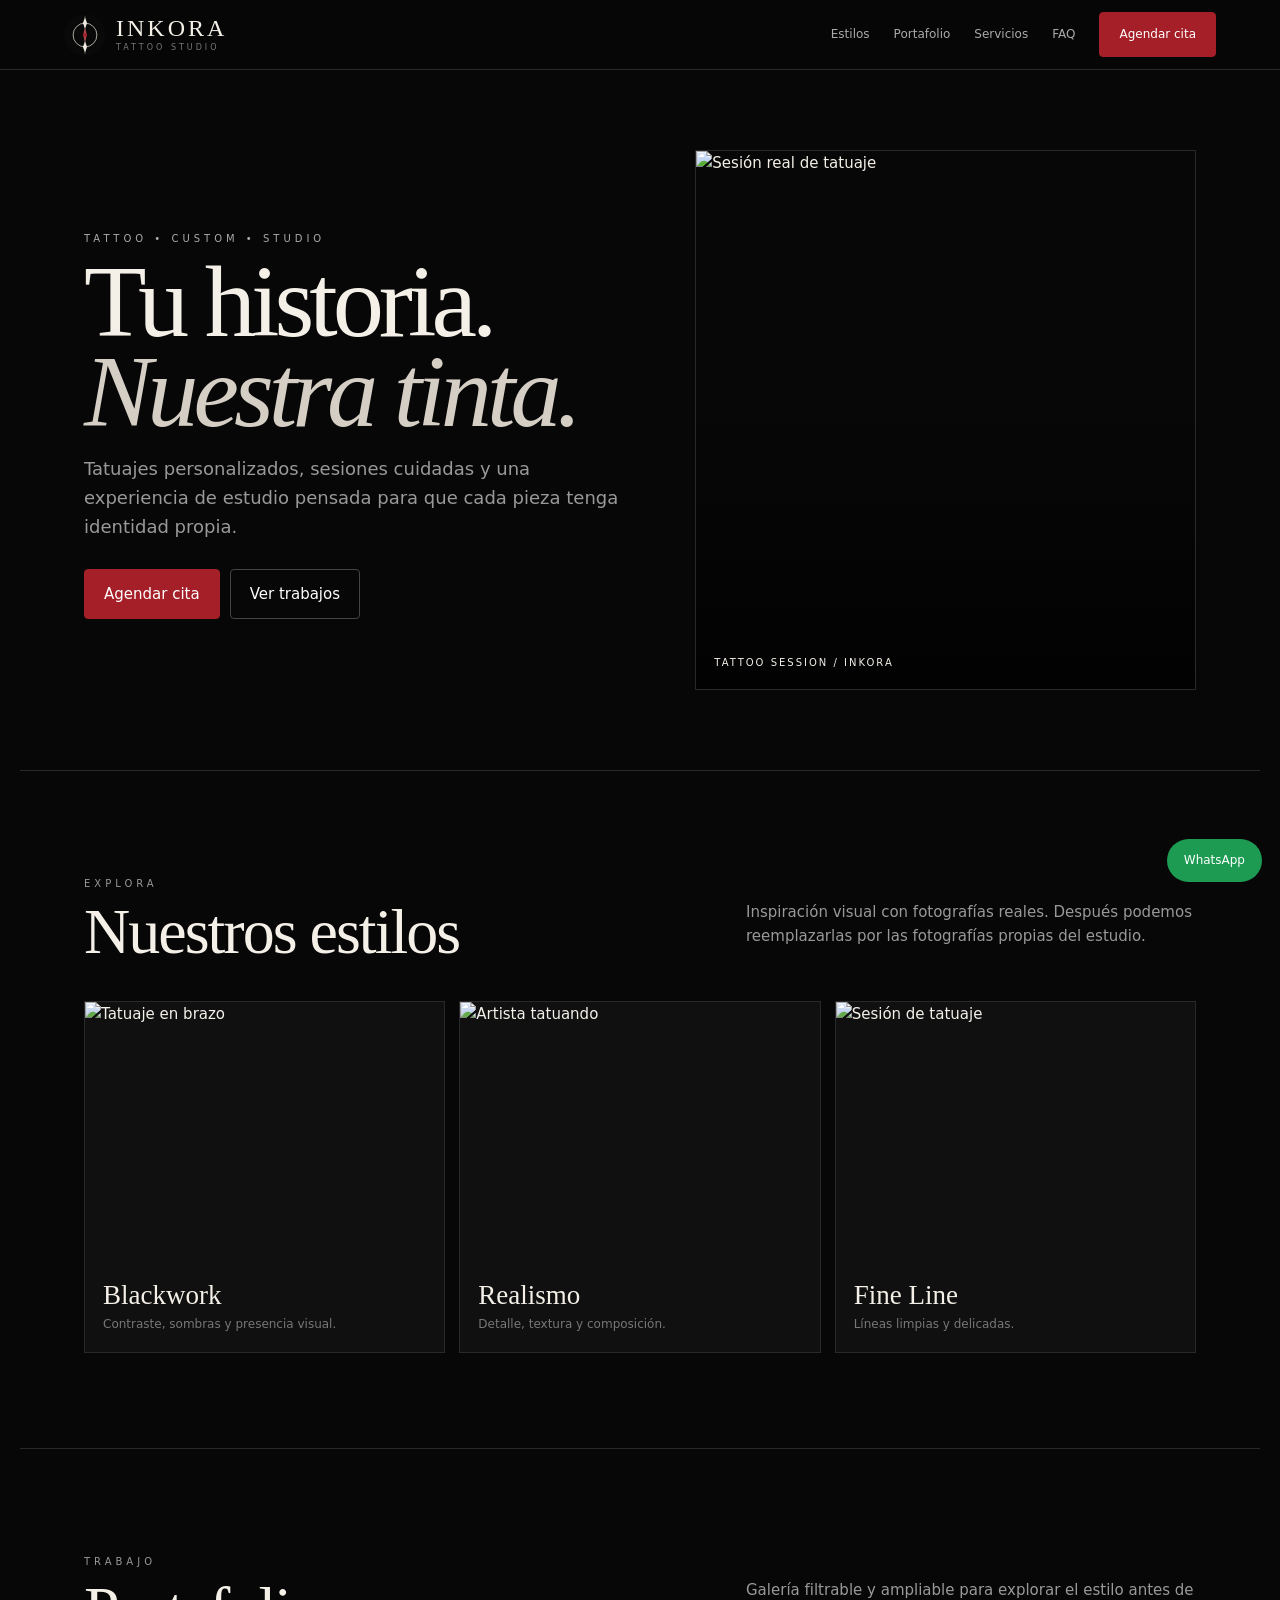
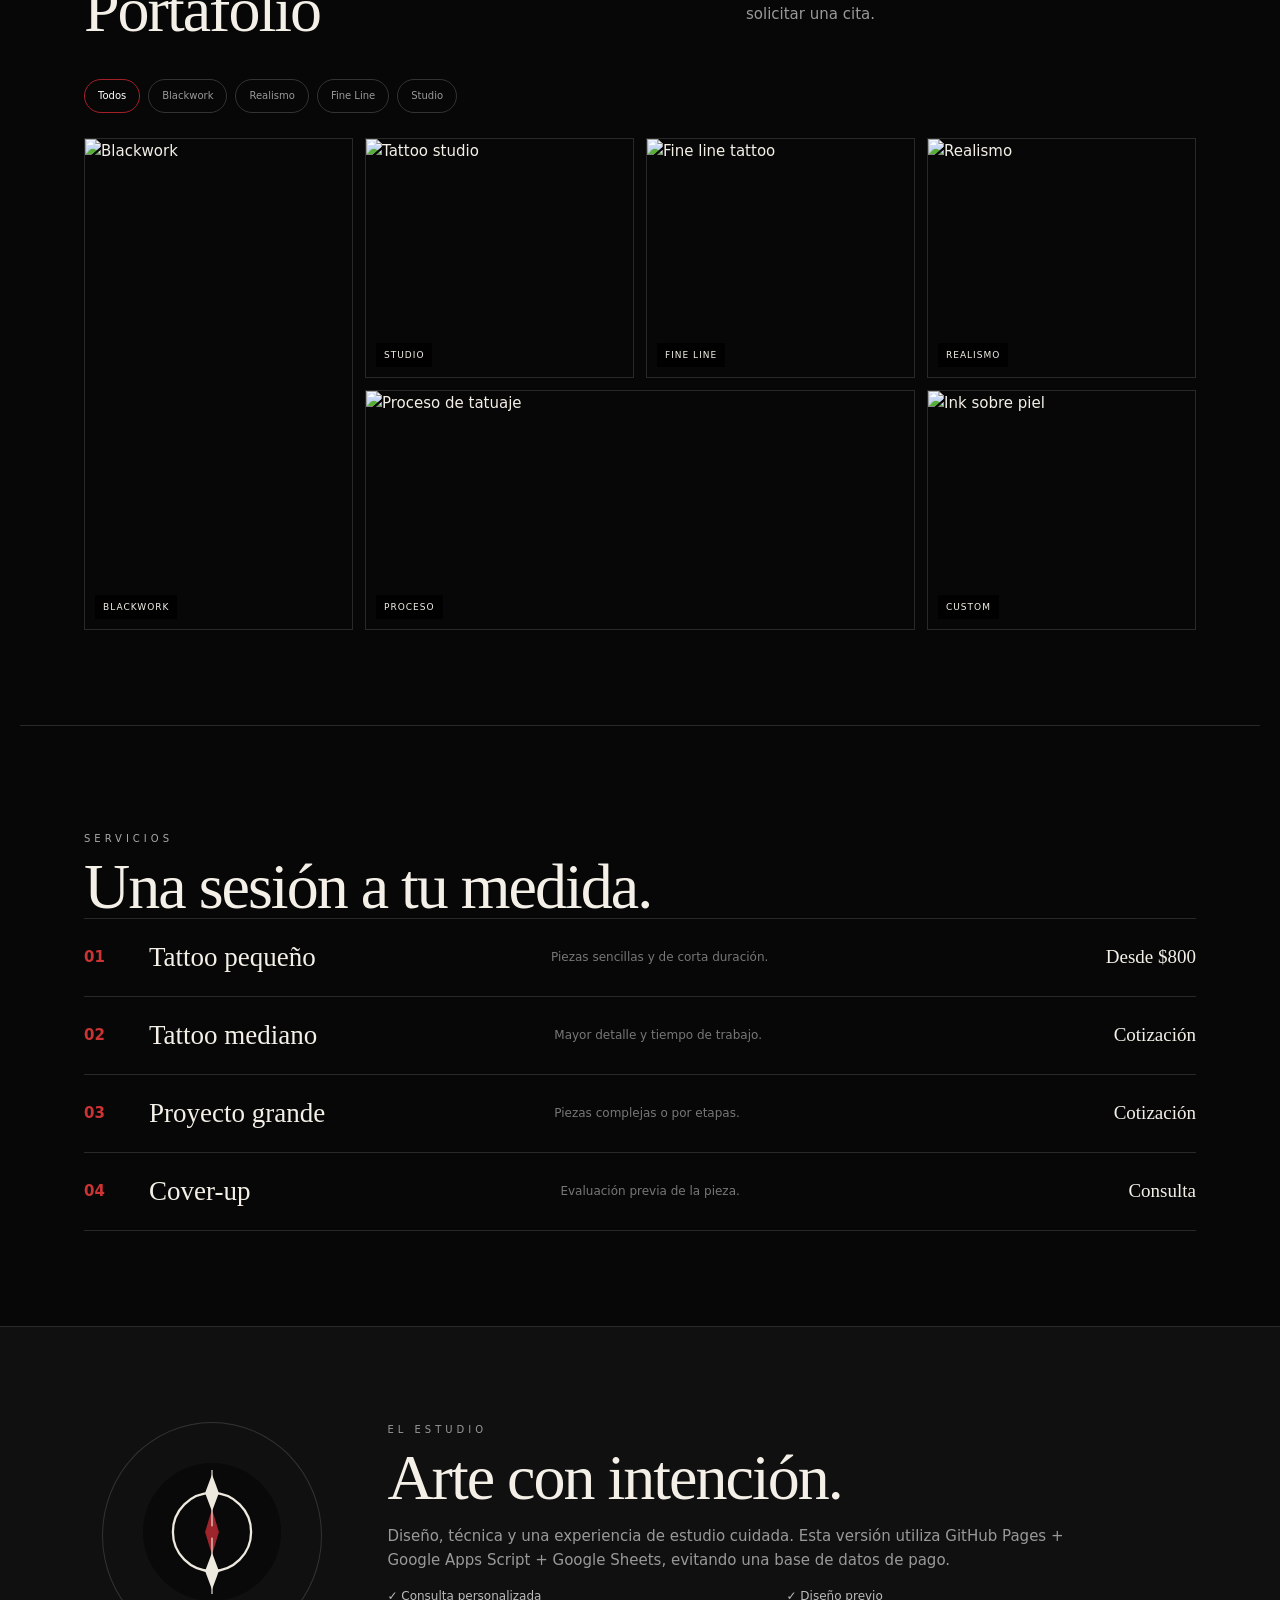
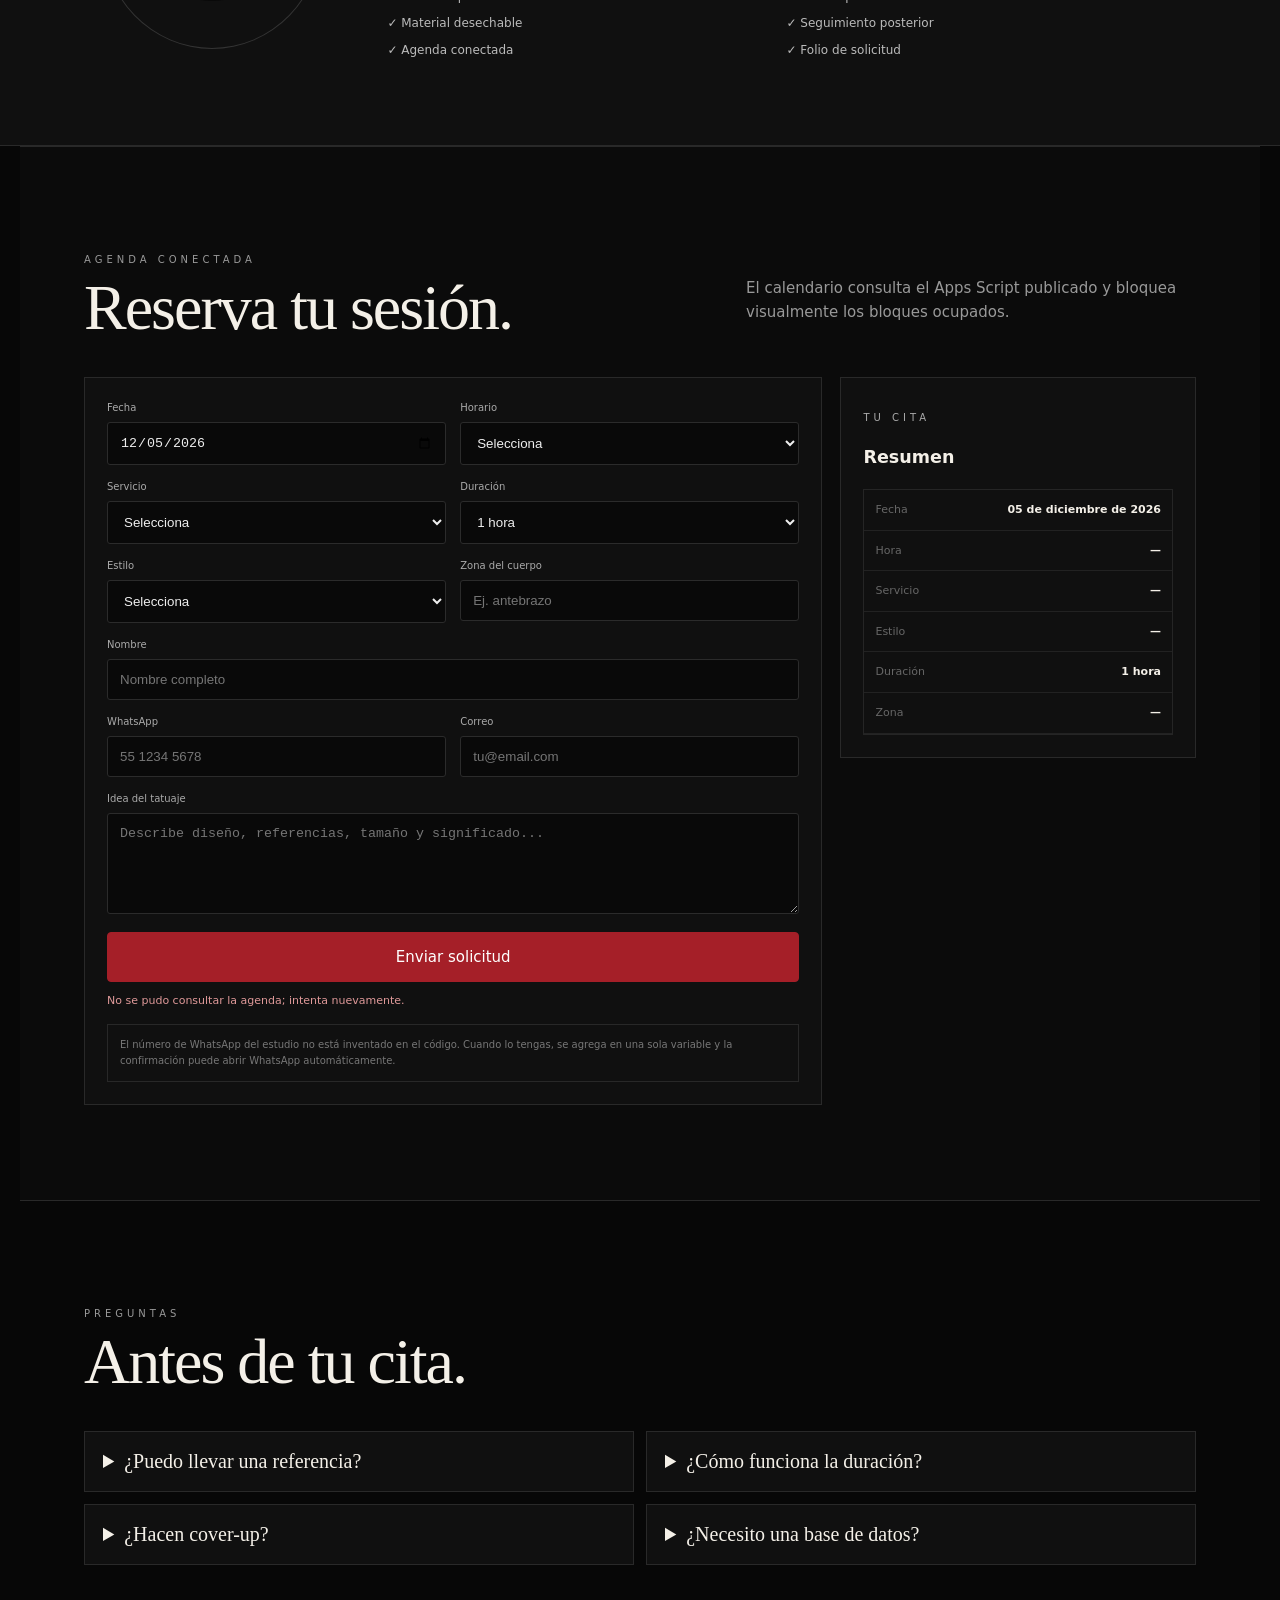
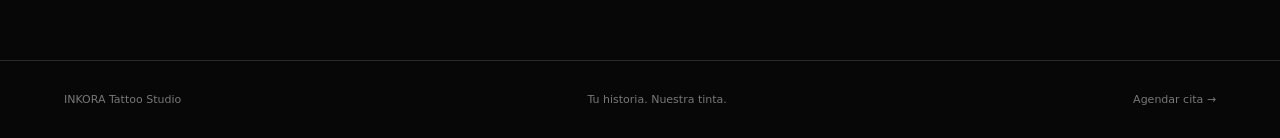
==== inkora-v3/index.html @ 5ac1550e "Create INKORA V3 with real tattoo photos, gallery filters, lightbox, FAQ, responsive booking and App" ====
<!doctype html><html lang="es"><head><meta charset="utf-8"><meta name="viewport" content="width=device-width,initial-scale=1"><meta name="description" content="INKORA Tattoo Studio — tatuajes personalizados y agenda online"><title>INKORA — Tattoo Studio</title><link rel="icon" href="../inkora/logo.svg"><style>
:root{--bg:#070707;--panel:#101010;--ink:#f4f0e8;--muted:#999;--line:#292929;--red:#a51f28;--serif:Georgia,'Times New Roman',serif;--sans:system-ui,-apple-system,Segoe UI,sans-serif}*{box-sizing:border-box}html{scroll-behavior:smooth}body{margin:0;background:var(--bg);color:var(--ink);font:15px/1.6 var(--sans)}a{color:inherit;text-decoration:none}button{cursor:pointer;font:inherit}.nav{position:sticky;top:0;z-index:50;background:#070707ee;backdrop-filter:blur(15px);border-bottom:1px solid var(--line);padding:12px 5%;display:flex;align-items:center;justify-content:space-between}.brand{display:flex;align-items:center;gap:10px}.brand img{width:42px}.brand strong{display:block;font:24px var(--serif);letter-spacing:3px}.brand small{display:block;color:#777;font-size:8px;letter-spacing:3px}.navlinks{display:flex;gap:24px;align-items:center;color:#aaa;font-size:12px}.navlinks a:hover{color:#fff}.btn,.cta{display:inline-flex;justify-content:center;align-items:center;background:var(--red);border:1px solid var(--red);color:#fff;padding:12px 19px;border-radius:4px}.ghost{background:transparent;border-color:#444}.menu{display:none;background:none;border:0;color:#fff;font-size:25px}.hero{max-width:1240px;margin:auto;min-height:700px;padding:80px 5%;display:grid;grid-template-columns:1fr .9fr;gap:55px;align-items:center}.ey{font-size:10px;letter-spacing:4px;color:#aaa}.hero h1{font:400 clamp(58px,8vw,108px)/.88 var(--serif);letter-spacing:-5px;margin:10px 0}.hero h1 em{font-style:italic;color:#d5cec5}.lead{max-width:580px;color:var(--muted);font-size:18px}.actions{display:flex;gap:10px;flex-wrap:wrap;margin-top:28px}.hero-photo{height:540px;overflow:hidden;border:1px solid var(--line);position:relative}.hero-photo img{width:100%;height:100%;object-fit:cover}.hero-photo:after{content:'';position:absolute;inset:0;background:linear-gradient(180deg,transparent 45%,#000b)}.hero-caption{position:absolute;bottom:18px;left:18px;z-index:2;font-size:10px;letter-spacing:2px}.section{max-width:1240px;margin:auto;padding:95px 5%;border-top:1px solid var(--line)}.head{display:flex;justify-content:space-between;align-items:end;gap:30px;margin-bottom:38px}.head h2,h2{font:400 clamp(42px,5vw,68px)/.95 var(--serif);margin:0;letter-spacing:-2px}.head p{max-width:450px;color:var(--muted)}.grid{display:grid;grid-template-columns:repeat(3,1fr);gap:14px}.card{background:var(--panel);border:1px solid var(--line);overflow:hidden}.card img{width:100%;height:260px;object-fit:cover;display:block;transition:.45s;filter:saturate(.8)}.card:hover img{transform:scale(1.05);filter:saturate(1)}.card-body{padding:18px}.card h3{font:27px var(--serif);font-weight:400;margin:0}.card p{color:#777;font-size:12px;margin:4px 0 0}.portfolio{display:grid;grid-template-columns:repeat(4,1fr);grid-auto-rows:240px;gap:12px}.piece{position:relative;overflow:hidden;border:1px solid var(--line);cursor:pointer}.piece img{width:100%;height:100%;object-fit:cover;transition:.45s}.piece:hover img{transform:scale(1.06)}.wide{grid-column:span 2}.tall{grid-row:span 2}.tag{position:absolute;bottom:10px;left:10px;background:#000c;padding:5px 8px;font-size:9px;letter-spacing:1px}.filters{display:flex;gap:8px;flex-wrap:wrap;margin-bottom:25px}.filter{background:transparent;color:#999;border:1px solid #333;padding:8px 13px;border-radius:99px;font-size:10px}.filter.active,.filter:hover{color:#fff;border-color:var(--red)}.hidden{display:none}.rows{border-top:1px solid var(--line)}.row{display:grid;grid-template-columns:45px 1fr 1.4fr auto;gap:20px;align-items:center;padding:23px 0;border-bottom:1px solid var(--line)}.row b{color:#c33}.row h3{font:27px var(--serif);font-weight:400;margin:0}.row p{color:#777;font-size:12px;margin:0}.price{font:19px var(--serif)}.artist{background:#101010;border-block:1px solid var(--line);padding:85px 8%;display:grid;grid-template-columns:220px 1fr;gap:65px;align-items:center}.artistmark{border:1px solid #333;border-radius:50%;padding:40px}.artistmark img{width:100%}.artist p{color:#999;max-width:680px}.checks{display:grid;grid-template-columns:1fr 1fr;gap:8px;color:#bbb;font-size:12px}.booking{background:#0b0b0b}.bookinggrid{display:grid;grid-template-columns:1.35fr .65fr;gap:18px}.form,.summary{background:var(--panel);border:1px solid var(--line);padding:22px}.fields{display:grid;grid-template-columns:1fr 1fr;gap:14px}label{font-size:10px;color:#aaa;display:flex;flex-direction:column;gap:6px}.full{grid-column:1/-1}input,select,textarea{width:100%;background:#090909;color:#eee;border:1px solid #2b2b2b;padding:12px;border-radius:3px;outline:none}.submit{width:100%;margin-top:18px}.summary{position:sticky;top:90px;align-self:start}.sum{border:1px solid #252525}.sum div{display:flex;justify-content:space-between;gap:10px;padding:11px;border-bottom:1px solid #222;font-size:11px}.sum span{color:#666}.status{font-size:11px;margin-top:10px;color:#aaa}.ok{color:#91c99a}.bad{color:#df9999}.notice{margin-top:14px;padding:12px;border:1px solid #282828;color:#777;font-size:10px}.faq{display:grid;grid-template-columns:1fr 1fr;gap:12px}.faq details{background:var(--panel);border:1px solid var(--line);padding:18px}.faq summary{font:20px var(--serif);cursor:pointer}.faq p{color:#888;font-size:12px}.lightbox{display:none;position:fixed;inset:0;z-index:100;background:#000e;align-items:center;justify-content:center;padding:25px}.lightbox.open{display:flex}.lightbox img{max-width:94vw;max-height:88vh}.close{position:absolute;right:20px;top:12px;background:none;border:0;color:#fff;font-size:35px}.wa{position:fixed;right:18px;bottom:18px;z-index:40;background:#1d9b53;color:#fff;padding:12px 17px;border-radius:999px;font-size:12px}.footer{border-top:1px solid var(--line);padding:30px 5%;display:flex;justify-content:space-between;color:#777;font-size:11px}@media(max-width:850px){.navlinks{display:none}.menu{display:block}.nav.open .navlinks{display:flex;position:absolute;top:67px;left:0;right:0;background:#070707;padding:20px 5%;flex-direction:column;align-items:flex-start}.hero,.bookinggrid{grid-template-columns:1fr}.hero-photo{height:430px}.grid{grid-template-columns:1fr 1fr}.portfolio{grid-template-columns:1fr 1fr}.artist{grid-template-columns:1fr;padding:60px 5%}.summary{position:static}.row{grid-template-columns:40px 1fr}.row p{grid-column:2}.price{grid-column:2}.fields{grid-template-columns:1fr}.full{grid-column:auto}.faq{grid-template-columns:1fr}}@media(max-width:540px){.hero{padding-top:55px}.grid,.portfolio{grid-template-columns:1fr}.wide{grid-column:auto}.tall{grid-row:auto}.checks{grid-template-columns:1fr}.footer{display:block}.footer>*{display:block;margin:5px 0}}
</style></head><body>
<header class="nav" id="nav"><a class="brand" href="#inicio"><img src="../inkora/logo.svg" alt="INKORA"><span><strong>INKORA</strong><small>TATTOO STUDIO</small></span></a><button class="menu" id="menu">☰</button><nav class="navlinks"><a href="#estilos">Estilos</a><a href="#portafolio">Portafolio</a><a href="#servicios">Servicios</a><a href="#faq">FAQ</a><a href="#agenda" class="cta">Agendar cita</a></nav></header>
<main>
<section class="hero" id="inicio"><div><p class="ey">TATTOO • CUSTOM • STUDIO</p><h1>Tu historia.<br><em>Nuestra tinta.</em></h1><p class="lead">Tatuajes personalizados, sesiones cuidadas y una experiencia de estudio pensada para que cada pieza tenga identidad propia.</p><div class="actions"><a class="btn" href="#agenda">Agendar cita</a><a class="btn ghost" href="#portafolio">Ver trabajos</a></div></div><div class="hero-photo"><img src="https://images.unsplash.com/photo-1679585651020-9ae0653c84ad?auto=format&fit=crop&w=1400&q=85" alt="Sesión real de tatuaje"><div class="hero-caption">TATTOO SESSION / INKORA</div></div></section>
<section class="section" id="estilos"><div class="head"><div><p class="ey">EXPLORA</p><h2>Nuestros estilos</h2></div><p>Inspiración visual con fotografías reales. Después podemos reemplazarlas por las fotografías propias del estudio.</p></div><div class="grid"><article class="card"><img src="https://images.unsplash.com/photo-1679585651020-9ae0653c84ad?auto=format&fit=crop&w=900&q=80" alt="Tatuaje en brazo"><div class="card-body"><h3>Blackwork</h3><p>Contraste, sombras y presencia visual.</p></div></article><article class="card"><img src="https://images.unsplash.com/photo-1779194750261-d7e2b81d9ff0?auto=format&fit=crop&w=900&q=80" alt="Artista tatuando"><div class="card-body"><h3>Realismo</h3><p>Detalle, textura y composición.</p></div></article><article class="card"><img src="https://images.unsplash.com/photo-1779194750261-d7e2b81d9ff0?auto=format&fit=crop&w=900&q=80" alt="Sesión de tatuaje"><div class="card-body"><h3>Fine Line</h3><p>Líneas limpias y delicadas.</p></div></article></div></section>
<section class="section" id="portafolio"><div class="head"><div><p class="ey">TRABAJO</p><h2>Portafolio</h2></div><p>Galería filtrable y ampliable para explorar el estilo antes de solicitar una cita.</p></div><div class="filters"><button class="filter active" data-filter="all">Todos</button><button class="filter" data-filter="blackwork">Blackwork</button><button class="filter" data-filter="realismo">Realismo</button><button class="filter" data-filter="fineline">Fine Line</button><button class="filter" data-filter="studio">Studio</button></div><div class="portfolio"><div class="piece tall" data-cat="blackwork"><img src="https://images.unsplash.com/photo-1679585651020-9ae0653c84ad?auto=format&fit=crop&w=1200&q=85" alt="Blackwork"><span class="tag">BLACKWORK</span></div><div class="piece" data-cat="studio"><img src="https://images.unsplash.com/photo-1779194750261-d7e2b81d9ff0?auto=format&fit=crop&w=900&q=85" alt="Tattoo studio"><span class="tag">STUDIO</span></div><div class="piece" data-cat="fineline"><img src="https://images.unsplash.com/photo-1779194750261-d7e2b81d9ff0?auto=format&fit=crop&w=900&q=85" alt="Fine line tattoo"><span class="tag">FINE LINE</span></div><div class="piece" data-cat="realismo"><img src="https://images.unsplash.com/photo-1679585651020-9ae0653c84ad?auto=format&fit=crop&w=900&q=85" alt="Realismo"><span class="tag">REALISMO</span></div><div class="piece wide" data-cat="studio"><img src="https://images.unsplash.com/photo-1779194750261-d7e2b81d9ff0?auto=format&fit=crop&w=1200&q=85" alt="Proceso de tatuaje"><span class="tag">PROCESO</span></div><div class="piece" data-cat="realismo"><img src="https://images.unsplash.com/photo-1679585651020-9ae0653c84ad?auto=format&fit=crop&w=900&q=85" alt="Ink sobre piel"><span class="tag">CUSTOM</span></div></div></section>
<section class="section" id="servicios"><p class="ey">SERVICIOS</p><h2>Una sesión a tu medida.</h2><div class="rows"><div class="row"><b>01</b><h3>Tattoo pequeño</h3><p>Piezas sencillas y de corta duración.</p><span class="price">Desde $800</span></div><div class="row"><b>02</b><h3>Tattoo mediano</h3><p>Mayor detalle y tiempo de trabajo.</p><span class="price">Cotización</span></div><div class="row"><b>03</b><h3>Proyecto grande</h3><p>Piezas complejas o por etapas.</p><span class="price">Cotización</span></div><div class="row"><b>04</b><h3>Cover-up</h3><p>Evaluación previa de la pieza.</p><span class="price">Consulta</span></div></div></section>
<section class="artist"><div class="artistmark"><img src="../inkora/logo.svg" alt="Logo INKORA"></div><div><p class="ey">EL ESTUDIO</p><h2>Arte con intención.</h2><p>Diseño, técnica y una experiencia de estudio cuidada. Esta versión utiliza GitHub Pages + Google Apps Script + Google Sheets, evitando una base de datos de pago.</p><div class="checks"><span>✓ Consulta personalizada</span><span>✓ Diseño previo</span><span>✓ Material desechable</span><span>✓ Seguimiento posterior</span><span>✓ Agenda conectada</span><span>✓ Folio de solicitud</span></div></div></section>
<section class="section booking" id="agenda"><div class="head"><div><p class="ey">AGENDA CONECTADA</p><h2>Reserva tu sesión.</h2></div><p>El calendario consulta el Apps Script publicado y bloquea visualmente los bloques ocupados.</p></div><div class="bookinggrid"><form class="form" id="form"><div class="fields"><label>Fecha<input id="date" type="date" required></label><label>Horario<select id="time" required><option value="">Selecciona fecha</option></select></label><label>Servicio<select id="service" required><option value="">Selecciona</option><option>Tattoo pequeño</option><option>Tattoo mediano</option><option>Proyecto grande</option><option>Cover-up</option><option>Consulta</option></select></label><label>Duración<select id="duration"><option value="1">1 hora</option><option value="2">2 horas</option><option value="3">3 horas</option><option value="4">4 horas</option><option value="6">6 horas</option></select></label><label>Estilo<select id="style" required><option value="">Selecciona</option><option>Blackwork</option><option>Realismo</option><option>Fine Line</option><option>Tradicional</option><option>Geométrico</option><option>Custom</option></select></label><label>Zona del cuerpo<input id="zone" required placeholder="Ej. antebrazo"></label><label class="full">Nombre<input id="name" required placeholder="Nombre completo"></label><label>WhatsApp<input id="phone" required placeholder="55 1234 5678"></label><label>Correo<input id="email" type="email" placeholder="tu@email.com"></label><label class="full">Idea del tatuaje<textarea id="notes" required rows="5" placeholder="Describe diseño, referencias, tamaño y significado..."></textarea></label></div><button class="btn submit" type="submit">Enviar solicitud</button><div class="status" id="status"></div><div class="notice">El número de WhatsApp del estudio no está inventado en el código. Cuando lo tengas, se agrega en una sola variable y la confirmación puede abrir WhatsApp automáticamente.</div></form><aside class="summary"><p class="ey">TU CITA</p><h3>Resumen</h3><div class="sum"><div><span>Fecha</span><b id="sd">—</b></div><div><span>Hora</span><b id="st">—</b></div><div><span>Servicio</span><b id="ss">—</b></div><div><span>Estilo</span><b id="sy">—</b></div><div><span>Duración</span><b id="su">1 hora</b></div><div><span>Zona</span><b id="sz">—</b></div></div></aside></div></section>
<section class="section" id="faq"><div class="head"><div><p class="ey">PREGUNTAS</p><h2>Antes de tu cita.</h2></div></div><div class="faq"><details><summary>¿Puedo llevar una referencia?</summary><p>Sí. Describe tu idea y referencias en el formulario.</p></details><details><summary>¿Cómo funciona la duración?</summary><p>Seleccionas el número de horas y el sistema busca un bloque continuo disponible.</p></details><details><summary>¿Hacen cover-up?</summary><p>Sí, sujeto a evaluación previa de la pieza existente.</p></details><details><summary>¿Necesito una base de datos?</summary><p>No. La arquitectura está pensada para GitHub Pages + Apps Script + Google Sheets.</p></details></div></section>
</main><div class="lightbox" id="lightbox"><button class="close" id="close">×</button><img id="lightboxImg" alt="Vista ampliada"></div><a class="wa" href="#agenda">WhatsApp</a><footer class="footer"><span>INKORA Tattoo Studio</span><span>Tu historia. Nuestra tinta.</span><a href="#agenda">Agendar cita →</a></footer>
<script>
const API='https://script.google.com/macros/s/AKfycbzd7AQ-Qqb8YJNDNasbkJ0zmqaxFMQFyymVhciLDcgbSWm7FQDuNvl9ni0o6dRF2mHCmQ/exec';const WA_NUMBER='';const HOURS=['10:00','11:00','12:00','13:00','14:00','15:00','16:00','17:00','18:00'];const $=id=>document.getElementById(id);let occupied={};$('menu').onclick=()=>$('nav').classList.toggle('open');const d=new Date();d.setMinutes(d.getMinutes()-d.getTimezoneOffset());$('date').min=d.toISOString().slice(0,10);$('date').value=$('date').min;function fmt(v){return v?new Date(v+'T12:00:00').toLocaleDateString('es-MX',{day:'2-digit',month:'long',year:'numeric'}):'—'}function dur(v){return v==='6'?'6 horas':(v||1)+' hora'+(v==='1'?'':'s')}function freeBlock(date,time,hours){const i=HOURS.indexOf(time);if(i<0)return false;for(let n=0;n<Number(hours);n++){const h=HOURS[i+n];if(!h||occupied[date+'|'+h])return false}return true}async function loadAvailability(){ $('status').textContent='Consultando agenda…';try{const r=await fetch(API+'?action=availability',{cache:'no-store'});occupied=await r.json();$('status').textContent='Agenda conectada ✓';$('status').className='status ok'}catch(e){occupied={};$('status').textContent='No se pudo consultar la agenda; intenta nuevamente.';$('status').className='status bad'}renderTimes()}function renderTimes(){const date=$('date').value,hours=$('duration').value;$('time').innerHTML='<option value="">Selecciona</option>';HOURS.forEach(h=>{const ok=freeBlock(date,h,hours),o=document.createElement('option');o.value=h;o.textContent=ok?h:h+' — No disponible';o.disabled=!ok;$('time').appendChild(o)});summary()}function summary(){$('sd').textContent=fmt($('date').value);$('st').textContent=$('time').value||'—';$('ss').textContent=$('service').value||'—';$('sy').textContent=$('style').value||'—';$('su').textContent=dur($('duration').value);$('sz').textContent=$('zone').value||'—'}['date','time','service','duration','style','zone'].forEach(id=>$(id).addEventListener('change',()=>{if(id==='date'||id==='duration')renderTimes();else summary()}));$('zone').addEventListener('input',summary);loadAvailability();
$('form').addEventListener('submit',async e=>{e.preventDefault();const date=$('date').value,time=$('time').value,hours=$('duration').value;if(!time||!freeBlock(date,time,hours)){ $('status').textContent='Ese bloque ya no está disponible. Selecciona otro horario.';$('status').className='status bad';return}const folio='INK-'+Date.now();const payload={folio,deliveryDate:date,eventDate:date,time,package:$('service').value,extras:$('style').value+' | Duración: '+dur(hours)+' | Zona: '+$('zone').value,eventType:'TATTOO',guests:1,name:$('name').value,phone:$('phone').value,address:'',email:$('email').value,notes:$('notes').value,subtotal:0,delivery:0,total:0,status:'PENDIENTE'};$('status').textContent='Enviando solicitud…';try{const r=await fetch(API,{method:'POST',headers:{'Content-Type':'text/plain;charset=utf-8'},body:JSON.stringify(payload)});let data={success:true};try{data=await r.json()}catch(_){}if(data.success===false)throw new Error(data.message||'Error');const msg=`Hola, quiero solicitar una cita en INKORA.%0AFolio: ${folio}%0AFecha: ${date}%0AHora: ${time}%0AServicio: ${$('service').value}%0ADuración: ${dur(hours)}%0AEstilo: ${$('style').value}%0AZona: ${$('zone').value}%0ANombre: ${$('name').value}`;if(WA_NUMBER)window.open('https://wa.me/'+WA_NUMBER+'?text='+msg,'_blank');else await navigator.clipboard?.writeText(decodeURIComponent(msg)).catch(()=>{});$('status').innerHTML='Solicitud registrada ✓ Folio: <b>'+folio+'</b>. El mensaje quedó copiado para WhatsApp.';$('status').className='status ok';await loadAvailability()}catch(err){$('status').textContent='No se pudo registrar la solicitud. Revisa la conexión con Apps Script.';$('status').className='status bad'}});
document.querySelectorAll('.filter').forEach(btn=>btn.onclick=()=>{document.querySelectorAll('.filter').forEach(x=>x.classList.remove('active'));btn.classList.add('active');const f=btn.dataset.filter;document.querySelectorAll('.piece').forEach(p=>p.classList.toggle('hidden',f!=='all'&&p.dataset.cat!==f))});document.querySelectorAll('.piece').forEach(p=>p.onclick=()=>{$('lightboxImg').src=p.querySelector('img').src.replace('w=900','w=1600').replace('w=1200','w=1800');$('lightbox').classList.add('open')});$('close').onclick=()=>$('lightbox').classList.remove('open');$('lightbox').onclick=e=>{if(e.target===$('lightbox'))$('lightbox').classList.remove('open')};
</script></body></html>
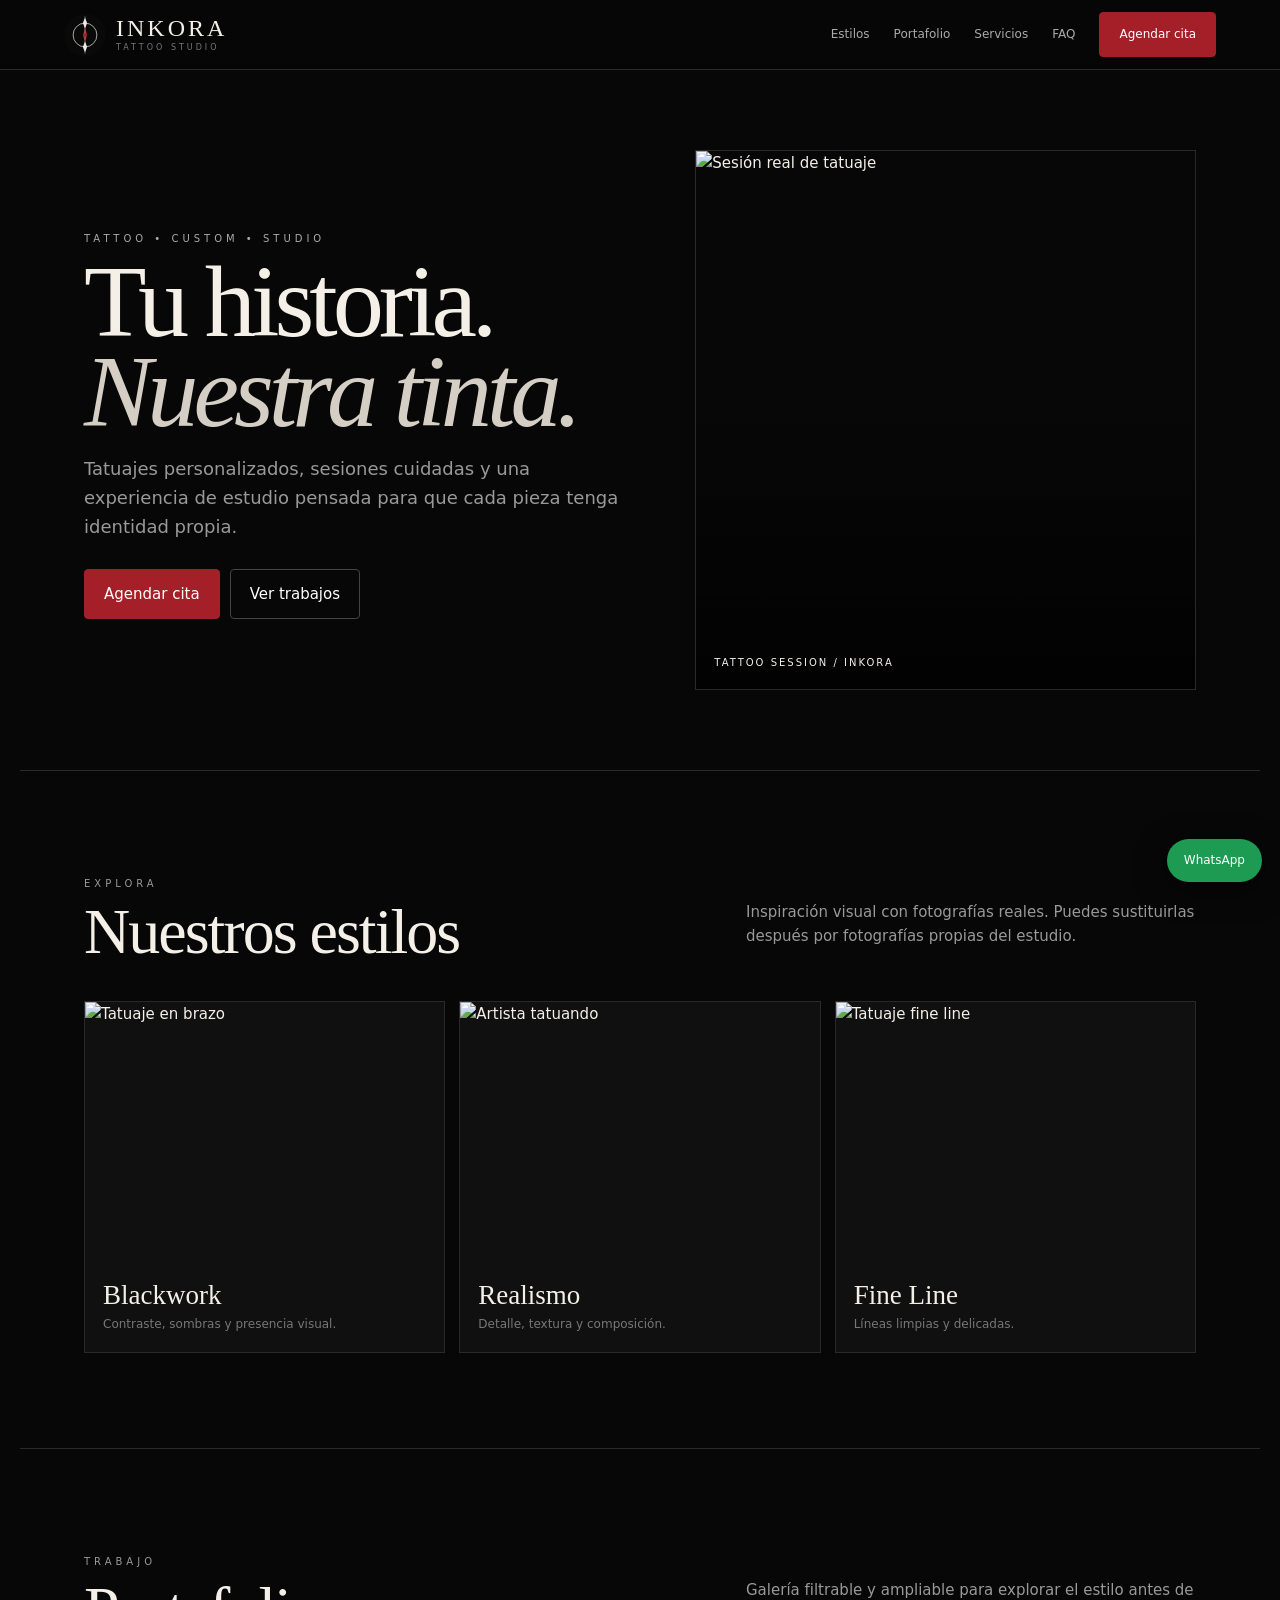
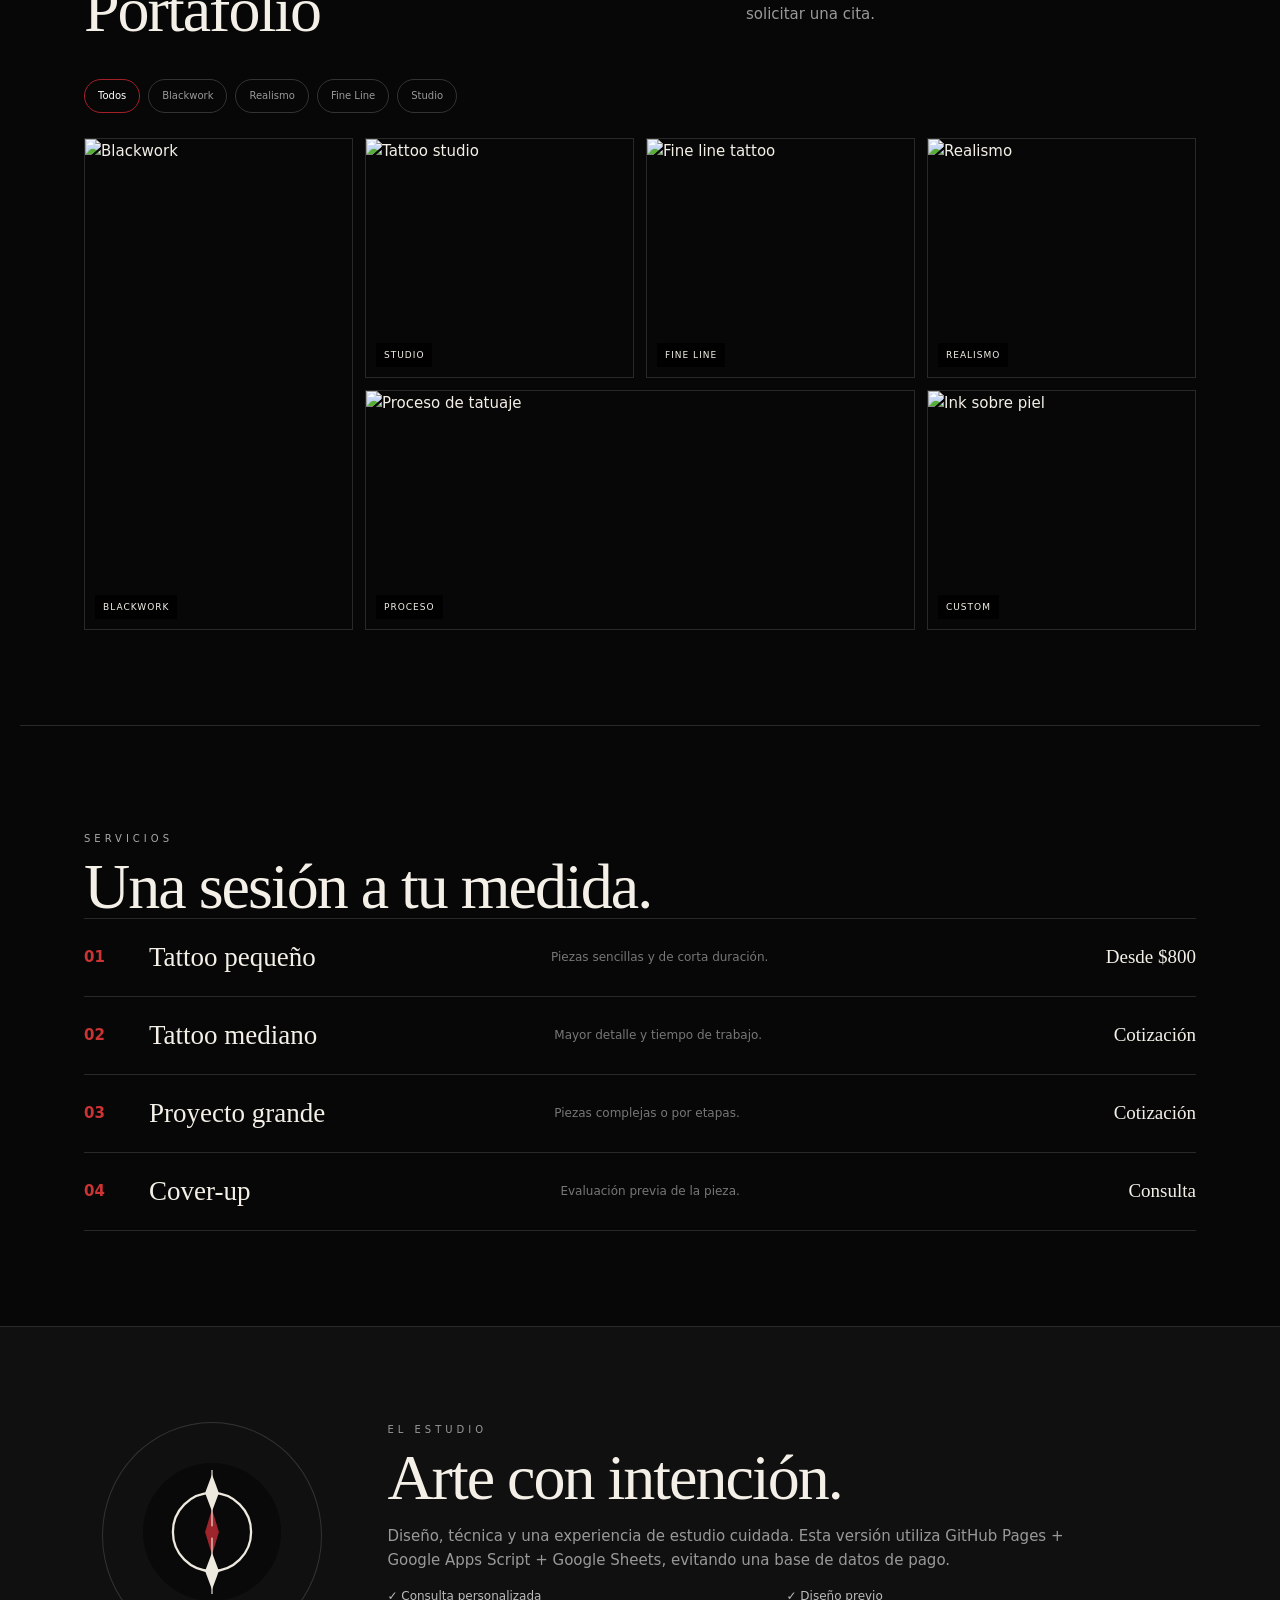
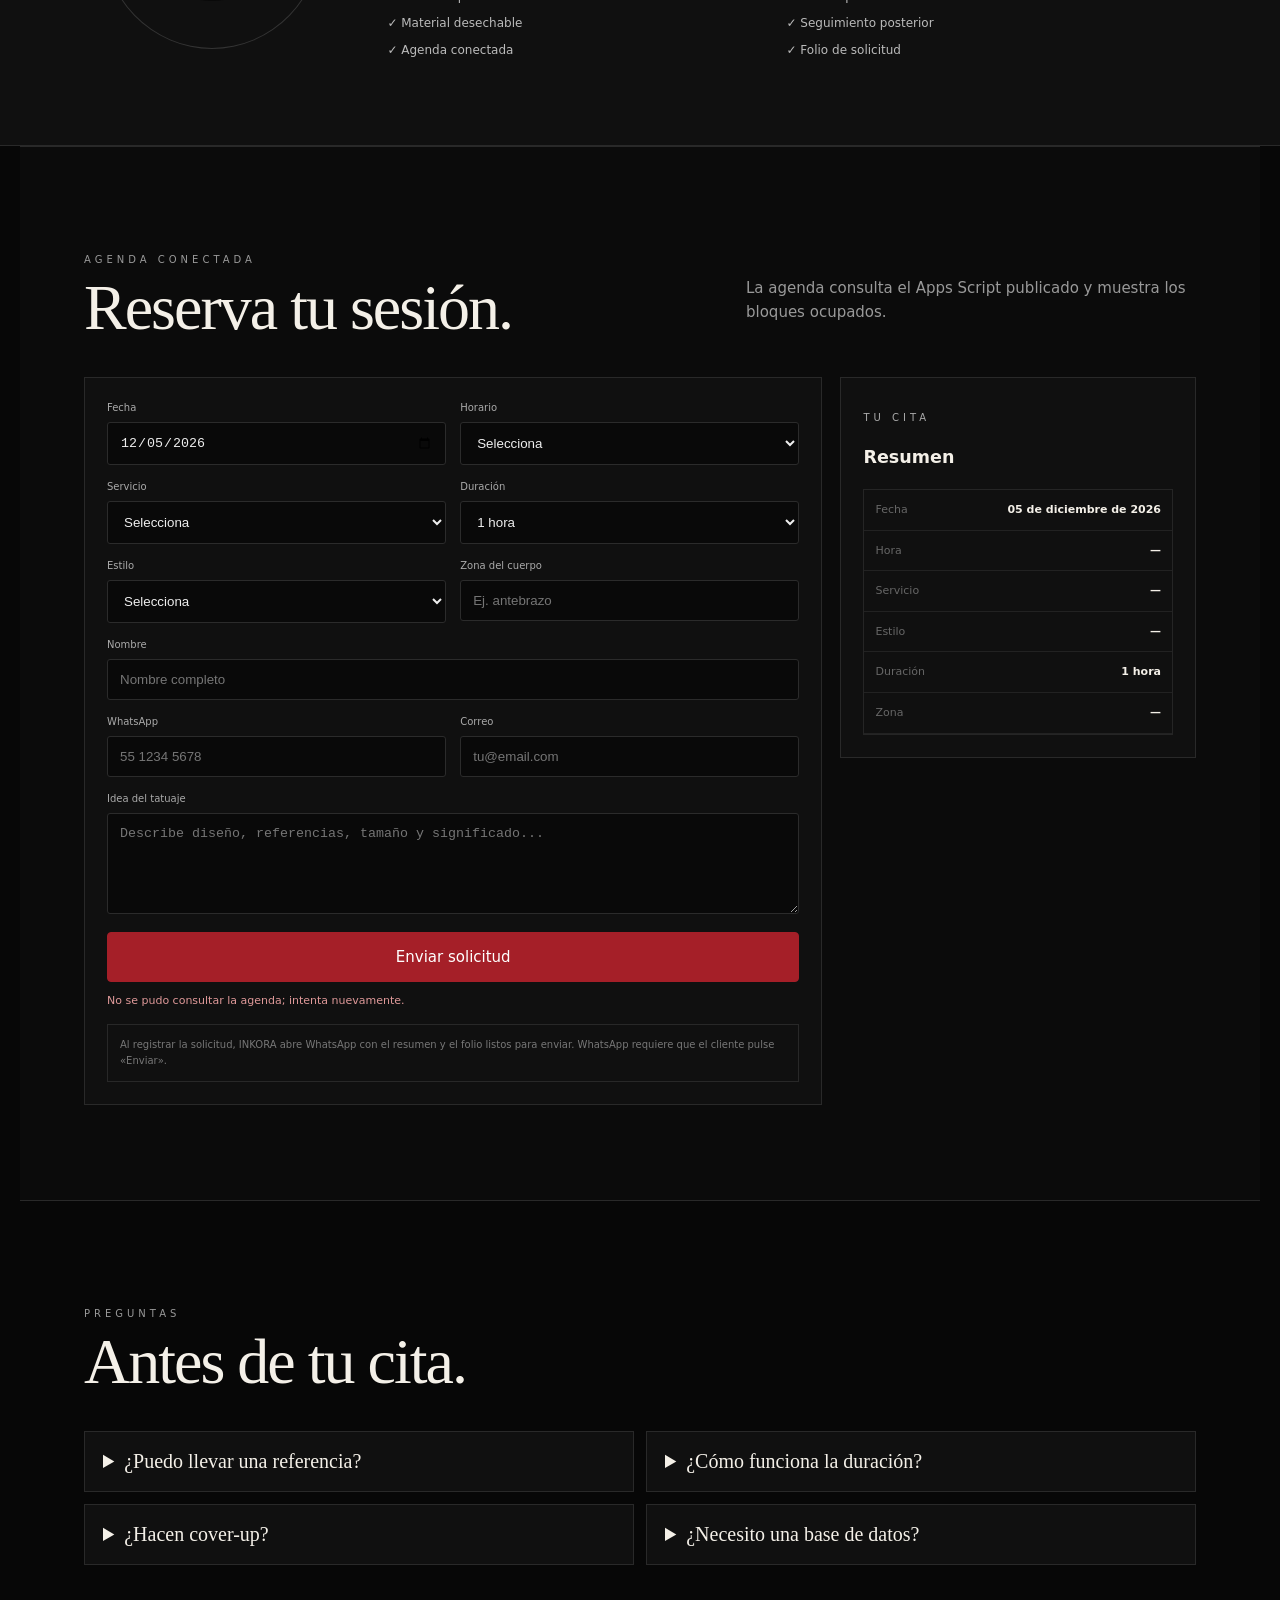
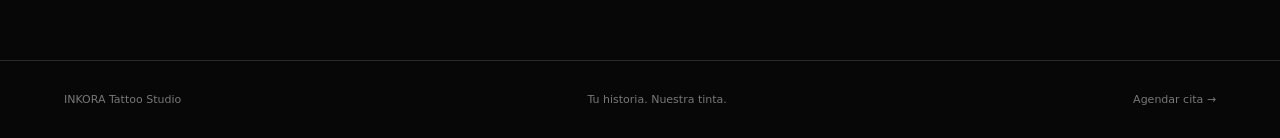
==== commit 0cc1d599: "Configura WhatsApp de INKORA para reservas" ====
--- a/inkora-v3/index.html
+++ b/inkora-v3/index.html
@@ -1,18 +1,43 @@
-<!doctype html><html lang="es"><head><meta charset="utf-8"><meta name="viewport" content="width=device-width,initial-scale=1"><meta name="description" content="INKORA Tattoo Studio — tatuajes personalizados y agenda online"><title>INKORA — Tattoo Studio</title><link rel="icon" href="../inkora/logo.svg"><style>
-:root{--bg:#070707;--panel:#101010;--ink:#f4f0e8;--muted:#999;--line:#292929;--red:#a51f28;--serif:Georgia,'Times New Roman',serif;--sans:system-ui,-apple-system,Segoe UI,sans-serif}*{box-sizing:border-box}html{scroll-behavior:smooth}body{margin:0;background:var(--bg);color:var(--ink);font:15px/1.6 var(--sans)}a{color:inherit;text-decoration:none}button{cursor:pointer;font:inherit}.nav{position:sticky;top:0;z-index:50;background:#070707ee;backdrop-filter:blur(15px);border-bottom:1px solid var(--line);padding:12px 5%;display:flex;align-items:center;justify-content:space-between}.brand{display:flex;align-items:center;gap:10px}.brand img{width:42px}.brand strong{display:block;font:24px var(--serif);letter-spacing:3px}.brand small{display:block;color:#777;font-size:8px;letter-spacing:3px}.navlinks{display:flex;gap:24px;align-items:center;color:#aaa;font-size:12px}.navlinks a:hover{color:#fff}.btn,.cta{display:inline-flex;justify-content:center;align-items:center;background:var(--red);border:1px solid var(--red);color:#fff;padding:12px 19px;border-radius:4px}.ghost{background:transparent;border-color:#444}.menu{display:none;background:none;border:0;color:#fff;font-size:25px}.hero{max-width:1240px;margin:auto;min-height:700px;padding:80px 5%;display:grid;grid-template-columns:1fr .9fr;gap:55px;align-items:center}.ey{font-size:10px;letter-spacing:4px;color:#aaa}.hero h1{font:400 clamp(58px,8vw,108px)/.88 var(--serif);letter-spacing:-5px;margin:10px 0}.hero h1 em{font-style:italic;color:#d5cec5}.lead{max-width:580px;color:var(--muted);font-size:18px}.actions{display:flex;gap:10px;flex-wrap:wrap;margin-top:28px}.hero-photo{height:540px;overflow:hidden;border:1px solid var(--line);position:relative}.hero-photo img{width:100%;height:100%;object-fit:cover}.hero-photo:after{content:'';position:absolute;inset:0;background:linear-gradient(180deg,transparent 45%,#000b)}.hero-caption{position:absolute;bottom:18px;left:18px;z-index:2;font-size:10px;letter-spacing:2px}.section{max-width:1240px;margin:auto;padding:95px 5%;border-top:1px solid var(--line)}.head{display:flex;justify-content:space-between;align-items:end;gap:30px;margin-bottom:38px}.head h2,h2{font:400 clamp(42px,5vw,68px)/.95 var(--serif);margin:0;letter-spacing:-2px}.head p{max-width:450px;color:var(--muted)}.grid{display:grid;grid-template-columns:repeat(3,1fr);gap:14px}.card{background:var(--panel);border:1px solid var(--line);overflow:hidden}.card img{width:100%;height:260px;object-fit:cover;display:block;transition:.45s;filter:saturate(.8)}.card:hover img{transform:scale(1.05);filter:saturate(1)}.card-body{padding:18px}.card h3{font:27px var(--serif);font-weight:400;margin:0}.card p{color:#777;font-size:12px;margin:4px 0 0}.portfolio{display:grid;grid-template-columns:repeat(4,1fr);grid-auto-rows:240px;gap:12px}.piece{position:relative;overflow:hidden;border:1px solid var(--line);cursor:pointer}.piece img{width:100%;height:100%;object-fit:cover;transition:.45s}.piece:hover img{transform:scale(1.06)}.wide{grid-column:span 2}.tall{grid-row:span 2}.tag{position:absolute;bottom:10px;left:10px;background:#000c;padding:5px 8px;font-size:9px;letter-spacing:1px}.filters{display:flex;gap:8px;flex-wrap:wrap;margin-bottom:25px}.filter{background:transparent;color:#999;border:1px solid #333;padding:8px 13px;border-radius:99px;font-size:10px}.filter.active,.filter:hover{color:#fff;border-color:var(--red)}.hidden{display:none}.rows{border-top:1px solid var(--line)}.row{display:grid;grid-template-columns:45px 1fr 1.4fr auto;gap:20px;align-items:center;padding:23px 0;border-bottom:1px solid var(--line)}.row b{color:#c33}.row h3{font:27px var(--serif);font-weight:400;margin:0}.row p{color:#777;font-size:12px;margin:0}.price{font:19px var(--serif)}.artist{background:#101010;border-block:1px solid var(--line);padding:85px 8%;display:grid;grid-template-columns:220px 1fr;gap:65px;align-items:center}.artistmark{border:1px solid #333;border-radius:50%;padding:40px}.artistmark img{width:100%}.artist p{color:#999;max-width:680px}.checks{display:grid;grid-template-columns:1fr 1fr;gap:8px;color:#bbb;font-size:12px}.booking{background:#0b0b0b}.bookinggrid{display:grid;grid-template-columns:1.35fr .65fr;gap:18px}.form,.summary{background:var(--panel);border:1px solid var(--line);padding:22px}.fields{display:grid;grid-template-columns:1fr 1fr;gap:14px}label{font-size:10px;color:#aaa;display:flex;flex-direction:column;gap:6px}.full{grid-column:1/-1}input,select,textarea{width:100%;background:#090909;color:#eee;border:1px solid #2b2b2b;padding:12px;border-radius:3px;outline:none}.submit{width:100%;margin-top:18px}.summary{position:sticky;top:90px;align-self:start}.sum{border:1px solid #252525}.sum div{display:flex;justify-content:space-between;gap:10px;padding:11px;border-bottom:1px solid #222;font-size:11px}.sum span{color:#666}.status{font-size:11px;margin-top:10px;color:#aaa}.ok{color:#91c99a}.bad{color:#df9999}.notice{margin-top:14px;padding:12px;border:1px solid #282828;color:#777;font-size:10px}.faq{display:grid;grid-template-columns:1fr 1fr;gap:12px}.faq details{background:var(--panel);border:1px solid var(--line);padding:18px}.faq summary{font:20px var(--serif);cursor:pointer}.faq p{color:#888;font-size:12px}.lightbox{display:none;position:fixed;inset:0;z-index:100;background:#000e;align-items:center;justify-content:center;padding:25px}.lightbox.open{display:flex}.lightbox img{max-width:94vw;max-height:88vh}.close{position:absolute;right:20px;top:12px;background:none;border:0;color:#fff;font-size:35px}.wa{position:fixed;right:18px;bottom:18px;z-index:40;background:#1d9b53;color:#fff;padding:12px 17px;border-radius:999px;font-size:12px}.footer{border-top:1px solid var(--line);padding:30px 5%;display:flex;justify-content:space-between;color:#777;font-size:11px}@media(max-width:850px){.navlinks{display:none}.menu{display:block}.nav.open .navlinks{display:flex;position:absolute;top:67px;left:0;right:0;background:#070707;padding:20px 5%;flex-direction:column;align-items:flex-start}.hero,.bookinggrid{grid-template-columns:1fr}.hero-photo{height:430px}.grid{grid-template-columns:1fr 1fr}.portfolio{grid-template-columns:1fr 1fr}.artist{grid-template-columns:1fr;padding:60px 5%}.summary{position:static}.row{grid-template-columns:40px 1fr}.row p{grid-column:2}.price{grid-column:2}.fields{grid-template-columns:1fr}.full{grid-column:auto}.faq{grid-template-columns:1fr}}@media(max-width:540px){.hero{padding-top:55px}.grid,.portfolio{grid-template-columns:1fr}.wide{grid-column:auto}.tall{grid-row:auto}.checks{grid-template-columns:1fr}.footer{display:block}.footer>*{display:block;margin:5px 0}}
-</style></head><body>
+<!doctype html>
+<html lang="es">
+<head>
+<meta charset="utf-8"><meta name="viewport" content="width=device-width,initial-scale=1">
+<meta name="description" content="INKORA Tattoo Studio — tatuajes personalizados y agenda online">
+<title>INKORA — Tattoo Studio</title><link rel="icon" href="../inkora/logo.svg">
+<style>
+:root{--bg:#070707;--panel:#101010;--ink:#f4f0e8;--muted:#999;--line:#292929;--red:#a51f28;--green:#1d9b53;--serif:Georgia,'Times New Roman',serif;--sans:system-ui,-apple-system,Segoe UI,sans-serif}*{box-sizing:border-box}html{scroll-behavior:smooth}body{margin:0;background:var(--bg);color:var(--ink);font:15px/1.6 var(--sans)}a{color:inherit;text-decoration:none}button{cursor:pointer;font:inherit}.nav{position:sticky;top:0;z-index:50;background:#070707ee;backdrop-filter:blur(15px);border-bottom:1px solid var(--line);padding:12px 5%;display:flex;align-items:center;justify-content:space-between}.brand{display:flex;align-items:center;gap:10px}.brand img{width:42px}.brand strong{display:block;font:24px var(--serif);letter-spacing:3px}.brand small{display:block;color:#777;font-size:8px;letter-spacing:3px}.navlinks{display:flex;gap:24px;align-items:center;color:#aaa;font-size:12px}.navlinks a:hover{color:#fff}.btn,.cta{display:inline-flex;justify-content:center;align-items:center;background:var(--red);border:1px solid var(--red);color:#fff;padding:12px 19px;border-radius:4px}.ghost{background:transparent;border-color:#444}.menu{display:none;background:none;border:0;color:#fff;font-size:25px}.hero{max-width:1240px;margin:auto;min-height:700px;padding:80px 5%;display:grid;grid-template-columns:1fr .9fr;gap:55px;align-items:center}.ey{font-size:10px;letter-spacing:4px;color:#aaa}.hero h1{font:400 clamp(58px,8vw,108px)/.88 var(--serif);letter-spacing:-5px;margin:10px 0}.hero h1 em{font-style:italic;color:#d5cec5}.lead{max-width:580px;color:var(--muted);font-size:18px}.actions{display:flex;gap:10px;flex-wrap:wrap;margin-top:28px}.hero-photo{height:540px;overflow:hidden;border:1px solid var(--line);position:relative}.hero-photo img{width:100%;height:100%;object-fit:cover}.hero-photo:after{content:'';position:absolute;inset:0;background:linear-gradient(180deg,transparent 45%,#000b)}.hero-caption{position:absolute;bottom:18px;left:18px;z-index:2;font-size:10px;letter-spacing:2px}.section{max-width:1240px;margin:auto;padding:95px 5%;border-top:1px solid var(--line)}.head{display:flex;justify-content:space-between;align-items:end;gap:30px;margin-bottom:38px}.head h2,h2{font:400 clamp(42px,5vw,68px)/.95 var(--serif);margin:0;letter-spacing:-2px}.head p{max-width:450px;color:var(--muted)}.grid{display:grid;grid-template-columns:repeat(3,1fr);gap:14px}.card{background:var(--panel);border:1px solid var(--line);overflow:hidden}.card img{width:100%;height:260px;object-fit:cover;display:block;transition:.45s;filter:saturate(.8)}.card:hover img{transform:scale(1.05);filter:saturate(1)}.card-body{padding:18px}.card h3{font:27px var(--serif);font-weight:400;margin:0}.card p{color:#777;font-size:12px;margin:4px 0 0}.portfolio{display:grid;grid-template-columns:repeat(4,1fr);grid-auto-rows:240px;gap:12px}.piece{position:relative;overflow:hidden;border:1px solid var(--line);cursor:pointer}.piece img{width:100%;height:100%;object-fit:cover;transition:.45s}.piece:hover img{transform:scale(1.06)}.wide{grid-column:span 2}.tall{grid-row:span 2}.tag{position:absolute;bottom:10px;left:10px;background:#000c;padding:5px 8px;font-size:9px;letter-spacing:1px}.filters{display:flex;gap:8px;flex-wrap:wrap;margin-bottom:25px}.filter{background:transparent;color:#999;border:1px solid #333;padding:8px 13px;border-radius:99px;font-size:10px}.filter.active,.filter:hover{color:#fff;border-color:var(--red)}.hidden{display:none}.rows{border-top:1px solid var(--line)}.row{display:grid;grid-template-columns:45px 1fr 1.4fr auto;gap:20px;align-items:center;padding:23px 0;border-bottom:1px solid var(--line)}.row b{color:#c33}.row h3{font:27px var(--serif);font-weight:400;margin:0}.row p{color:#777;font-size:12px;margin:0}.price{font:19px var(--serif)}.artist{background:#101010;border-block:1px solid var(--line);padding:85px 8%;display:grid;grid-template-columns:220px 1fr;gap:65px;align-items:center}.artistmark{border:1px solid #333;border-radius:50%;padding:40px}.artistmark img{width:100%}.artist p{color:#999;max-width:680px}.checks{display:grid;grid-template-columns:1fr 1fr;gap:8px;color:#bbb;font-size:12px}.booking{background:#0b0b0b}.bookinggrid{display:grid;grid-template-columns:1.35fr .65fr;gap:18px}.form,.summary{background:var(--panel);border:1px solid var(--line);padding:22px}.fields{display:grid;grid-template-columns:1fr 1fr;gap:14px}label{font-size:10px;color:#aaa;display:flex;flex-direction:column;gap:6px}.full{grid-column:1/-1}input,select,textarea{width:100%;background:#090909;color:#eee;border:1px solid #2b2b2b;padding:12px;border-radius:3px;outline:none}.submit{width:100%;margin-top:18px}.summary{position:sticky;top:90px;align-self:start}.sum{border:1px solid #252525}.sum div{display:flex;justify-content:space-between;gap:10px;padding:11px;border-bottom:1px solid #222;font-size:11px}.sum span{color:#666}.status{font-size:11px;margin-top:10px;color:#aaa}.ok{color:#91c99a}.bad{color:#df9999}.notice{margin-top:14px;padding:12px;border:1px solid #282828;color:#777;font-size:10px}.faq{display:grid;grid-template-columns:1fr 1fr;gap:12px}.faq details{background:var(--panel);border:1px solid var(--line);padding:18px}.faq summary{font:20px var(--serif);cursor:pointer}.faq p{color:#888;font-size:12px}.lightbox{display:none;position:fixed;inset:0;z-index:100;background:#000e;align-items:center;justify-content:center;padding:25px}.lightbox.open{display:flex}.lightbox img{max-width:94vw;max-height:88vh}.close{position:absolute;right:20px;top:12px;background:none;border:0;color:#fff;font-size:35px}.wa{position:fixed;right:18px;bottom:18px;z-index:40;background:var(--green);color:#fff;padding:12px 17px;border-radius:999px;font-size:12px;box-shadow:0 8px 30px #0008}.footer{border-top:1px solid var(--line);padding:30px 5%;display:flex;justify-content:space-between;color:#777;font-size:11px}@media(max-width:850px){.navlinks{display:none}.menu{display:block}.nav.open .navlinks{display:flex;position:absolute;top:67px;left:0;right:0;background:#070707;padding:20px 5%;flex-direction:column;align-items:flex-start}.hero,.bookinggrid{grid-template-columns:1fr}.hero-photo{height:430px}.grid{grid-template-columns:1fr 1fr}.portfolio{grid-template-columns:1fr 1fr}.artist{grid-template-columns:1fr;padding:60px 5%}.summary{position:static}.row{grid-template-columns:40px 1fr}.row p{grid-column:2}.price{grid-column:2}.fields{grid-template-columns:1fr}.full{grid-column:auto}.faq{grid-template-columns:1fr}}@media(max-width:540px){.hero{padding-top:55px}.grid,.portfolio{grid-template-columns:1fr}.wide{grid-column:auto}.tall{grid-row:auto}.checks{grid-template-columns:1fr}.footer{display:block}.footer>*{display:block;margin:5px 0}}
+</style>
+</head>
+<body>
 <header class="nav" id="nav"><a class="brand" href="#inicio"><img src="../inkora/logo.svg" alt="INKORA"><span><strong>INKORA</strong><small>TATTOO STUDIO</small></span></a><button class="menu" id="menu">☰</button><nav class="navlinks"><a href="#estilos">Estilos</a><a href="#portafolio">Portafolio</a><a href="#servicios">Servicios</a><a href="#faq">FAQ</a><a href="#agenda" class="cta">Agendar cita</a></nav></header>
 <main>
 <section class="hero" id="inicio"><div><p class="ey">TATTOO • CUSTOM • STUDIO</p><h1>Tu historia.<br><em>Nuestra tinta.</em></h1><p class="lead">Tatuajes personalizados, sesiones cuidadas y una experiencia de estudio pensada para que cada pieza tenga identidad propia.</p><div class="actions"><a class="btn" href="#agenda">Agendar cita</a><a class="btn ghost" href="#portafolio">Ver trabajos</a></div></div><div class="hero-photo"><img src="https://images.unsplash.com/photo-1679585651020-9ae0653c84ad?auto=format&fit=crop&w=1400&q=85" alt="Sesión real de tatuaje"><div class="hero-caption">TATTOO SESSION / INKORA</div></div></section>
-<section class="section" id="estilos"><div class="head"><div><p class="ey">EXPLORA</p><h2>Nuestros estilos</h2></div><p>Inspiración visual con fotografías reales. Después podemos reemplazarlas por las fotografías propias del estudio.</p></div><div class="grid"><article class="card"><img src="https://images.unsplash.com/photo-1679585651020-9ae0653c84ad?auto=format&fit=crop&w=900&q=80" alt="Tatuaje en brazo"><div class="card-body"><h3>Blackwork</h3><p>Contraste, sombras y presencia visual.</p></div></article><article class="card"><img src="https://images.unsplash.com/photo-1779194750261-d7e2b81d9ff0?auto=format&fit=crop&w=900&q=80" alt="Artista tatuando"><div class="card-body"><h3>Realismo</h3><p>Detalle, textura y composición.</p></div></article><article class="card"><img src="https://images.unsplash.com/photo-1779194750261-d7e2b81d9ff0?auto=format&fit=crop&w=900&q=80" alt="Sesión de tatuaje"><div class="card-body"><h3>Fine Line</h3><p>Líneas limpias y delicadas.</p></div></article></div></section>
-<section class="section" id="portafolio"><div class="head"><div><p class="ey">TRABAJO</p><h2>Portafolio</h2></div><p>Galería filtrable y ampliable para explorar el estilo antes de solicitar una cita.</p></div><div class="filters"><button class="filter active" data-filter="all">Todos</button><button class="filter" data-filter="blackwork">Blackwork</button><button class="filter" data-filter="realismo">Realismo</button><button class="filter" data-filter="fineline">Fine Line</button><button class="filter" data-filter="studio">Studio</button></div><div class="portfolio"><div class="piece tall" data-cat="blackwork"><img src="https://images.unsplash.com/photo-1679585651020-9ae0653c84ad?auto=format&fit=crop&w=1200&q=85" alt="Blackwork"><span class="tag">BLACKWORK</span></div><div class="piece" data-cat="studio"><img src="https://images.unsplash.com/photo-1779194750261-d7e2b81d9ff0?auto=format&fit=crop&w=900&q=85" alt="Tattoo studio"><span class="tag">STUDIO</span></div><div class="piece" data-cat="fineline"><img src="https://images.unsplash.com/photo-1779194750261-d7e2b81d9ff0?auto=format&fit=crop&w=900&q=85" alt="Fine line tattoo"><span class="tag">FINE LINE</span></div><div class="piece" data-cat="realismo"><img src="https://images.unsplash.com/photo-1679585651020-9ae0653c84ad?auto=format&fit=crop&w=900&q=85" alt="Realismo"><span class="tag">REALISMO</span></div><div class="piece wide" data-cat="studio"><img src="https://images.unsplash.com/photo-1779194750261-d7e2b81d9ff0?auto=format&fit=crop&w=1200&q=85" alt="Proceso de tatuaje"><span class="tag">PROCESO</span></div><div class="piece" data-cat="realismo"><img src="https://images.unsplash.com/photo-1679585651020-9ae0653c84ad?auto=format&fit=crop&w=900&q=85" alt="Ink sobre piel"><span class="tag">CUSTOM</span></div></div></section>
+<section class="section" id="estilos"><div class="head"><div><p class="ey">EXPLORA</p><h2>Nuestros estilos</h2></div><p>Inspiración visual con fotografías reales. Puedes sustituirlas después por fotografías propias del estudio.</p></div><div class="grid"><article class="card"><img src="https://images.unsplash.com/photo-1679585651020-9ae0653c84ad?auto=format&fit=crop&w=900&q=80" alt="Tatuaje en brazo"><div class="card-body"><h3>Blackwork</h3><p>Contraste, sombras y presencia visual.</p></div></article><article class="card"><img src="https://images.unsplash.com/photo-1779194750261-d7e2b81d9ff0?auto=format&fit=crop&w=900&q=80" alt="Artista tatuando"><div class="card-body"><h3>Realismo</h3><p>Detalle, textura y composición.</p></div></article><article class="card"><img src="https://images.unsplash.com/photo-1598373182133-52452f7691ef?auto=format&fit=crop&w=900&q=80" alt="Tatuaje fine line"><div class="card-body"><h3>Fine Line</h3><p>Líneas limpias y delicadas.</p></div></article></div></section>
+<section class="section" id="portafolio"><div class="head"><div><p class="ey">TRABAJO</p><h2>Portafolio</h2></div><p>Galería filtrable y ampliable para explorar el estilo antes de solicitar una cita.</p></div><div class="filters"><button class="filter active" data-filter="all">Todos</button><button class="filter" data-filter="blackwork">Blackwork</button><button class="filter" data-filter="realismo">Realismo</button><button class="filter" data-filter="fineline">Fine Line</button><button class="filter" data-filter="studio">Studio</button></div><div class="portfolio"><div class="piece tall" data-cat="blackwork"><img src="https://images.unsplash.com/photo-1679585651020-9ae0653c84ad?auto=format&fit=crop&w=1200&q=85" alt="Blackwork"><span class="tag">BLACKWORK</span></div><div class="piece" data-cat="studio"><img src="https://images.unsplash.com/photo-1779194750261-d7e2b81d9ff0?auto=format&fit=crop&w=900&q=85" alt="Tattoo studio"><span class="tag">STUDIO</span></div><div class="piece" data-cat="fineline"><img src="https://images.unsplash.com/photo-1598373182133-52452f7691ef?auto=format&fit=crop&w=900&q=85" alt="Fine line tattoo"><span class="tag">FINE LINE</span></div><div class="piece" data-cat="realismo"><img src="https://images.unsplash.com/photo-1542727365-19732a80dcfd?auto=format&fit=crop&w=900&q=85" alt="Realismo"><span class="tag">REALISMO</span></div><div class="piece wide" data-cat="studio"><img src="https://images.unsplash.com/photo-1568515045052-f9a854d70bfd?auto=format&fit=crop&w=1200&q=85" alt="Proceso de tatuaje"><span class="tag">PROCESO</span></div><div class="piece" data-cat="realismo"><img src="https://images.unsplash.com/photo-1590246814883-57c5111f6c09?auto=format&fit=crop&w=900&q=85" alt="Ink sobre piel"><span class="tag">CUSTOM</span></div></div></section>
 <section class="section" id="servicios"><p class="ey">SERVICIOS</p><h2>Una sesión a tu medida.</h2><div class="rows"><div class="row"><b>01</b><h3>Tattoo pequeño</h3><p>Piezas sencillas y de corta duración.</p><span class="price">Desde $800</span></div><div class="row"><b>02</b><h3>Tattoo mediano</h3><p>Mayor detalle y tiempo de trabajo.</p><span class="price">Cotización</span></div><div class="row"><b>03</b><h3>Proyecto grande</h3><p>Piezas complejas o por etapas.</p><span class="price">Cotización</span></div><div class="row"><b>04</b><h3>Cover-up</h3><p>Evaluación previa de la pieza.</p><span class="price">Consulta</span></div></div></section>
 <section class="artist"><div class="artistmark"><img src="../inkora/logo.svg" alt="Logo INKORA"></div><div><p class="ey">EL ESTUDIO</p><h2>Arte con intención.</h2><p>Diseño, técnica y una experiencia de estudio cuidada. Esta versión utiliza GitHub Pages + Google Apps Script + Google Sheets, evitando una base de datos de pago.</p><div class="checks"><span>✓ Consulta personalizada</span><span>✓ Diseño previo</span><span>✓ Material desechable</span><span>✓ Seguimiento posterior</span><span>✓ Agenda conectada</span><span>✓ Folio de solicitud</span></div></div></section>
-<section class="section booking" id="agenda"><div class="head"><div><p class="ey">AGENDA CONECTADA</p><h2>Reserva tu sesión.</h2></div><p>El calendario consulta el Apps Script publicado y bloquea visualmente los bloques ocupados.</p></div><div class="bookinggrid"><form class="form" id="form"><div class="fields"><label>Fecha<input id="date" type="date" required></label><label>Horario<select id="time" required><option value="">Selecciona fecha</option></select></label><label>Servicio<select id="service" required><option value="">Selecciona</option><option>Tattoo pequeño</option><option>Tattoo mediano</option><option>Proyecto grande</option><option>Cover-up</option><option>Consulta</option></select></label><label>Duración<select id="duration"><option value="1">1 hora</option><option value="2">2 horas</option><option value="3">3 horas</option><option value="4">4 horas</option><option value="6">6 horas</option></select></label><label>Estilo<select id="style" required><option value="">Selecciona</option><option>Blackwork</option><option>Realismo</option><option>Fine Line</option><option>Tradicional</option><option>Geométrico</option><option>Custom</option></select></label><label>Zona del cuerpo<input id="zone" required placeholder="Ej. antebrazo"></label><label class="full">Nombre<input id="name" required placeholder="Nombre completo"></label><label>WhatsApp<input id="phone" required placeholder="55 1234 5678"></label><label>Correo<input id="email" type="email" placeholder="tu@email.com"></label><label class="full">Idea del tatuaje<textarea id="notes" required rows="5" placeholder="Describe diseño, referencias, tamaño y significado..."></textarea></label></div><button class="btn submit" type="submit">Enviar solicitud</button><div class="status" id="status"></div><div class="notice">El número de WhatsApp del estudio no está inventado en el código. Cuando lo tengas, se agrega en una sola variable y la confirmación puede abrir WhatsApp automáticamente.</div></form><aside class="summary"><p class="ey">TU CITA</p><h3>Resumen</h3><div class="sum"><div><span>Fecha</span><b id="sd">—</b></div><div><span>Hora</span><b id="st">—</b></div><div><span>Servicio</span><b id="ss">—</b></div><div><span>Estilo</span><b id="sy">—</b></div><div><span>Duración</span><b id="su">1 hora</b></div><div><span>Zona</span><b id="sz">—</b></div></div></aside></div></section>
+<section class="section booking" id="agenda"><div class="head"><div><p class="ey">AGENDA CONECTADA</p><h2>Reserva tu sesión.</h2></div><p>La agenda consulta el Apps Script publicado y muestra los bloques ocupados.</p></div><div class="bookinggrid"><form class="form" id="form"><div class="fields"><label>Fecha<input id="date" type="date" required></label><label>Horario<select id="time" required><option value="">Selecciona fecha</option></select></label><label>Servicio<select id="service" required><option value="">Selecciona</option><option>Tattoo pequeño</option><option>Tattoo mediano</option><option>Proyecto grande</option><option>Cover-up</option><option>Consulta</option></select></label><label>Duración<select id="duration"><option value="1">1 hora</option><option value="2">2 horas</option><option value="3">3 horas</option><option value="4">4 horas</option><option value="6">6 horas</option></select></label><label>Estilo<select id="style" required><option value="">Selecciona</option><option>Blackwork</option><option>Realismo</option><option>Fine Line</option><option>Tradicional</option><option>Geométrico</option><option>Custom</option></select></label><label>Zona del cuerpo<input id="zone" required placeholder="Ej. antebrazo"></label><label class="full">Nombre<input id="name" required placeholder="Nombre completo"></label><label>WhatsApp<input id="phone" required placeholder="55 1234 5678"></label><label>Correo<input id="email" type="email" placeholder="tu@email.com"></label><label class="full">Idea del tatuaje<textarea id="notes" required rows="5" placeholder="Describe diseño, referencias, tamaño y significado..."></textarea></label></div><button class="btn submit" type="submit">Enviar solicitud</button><div class="status" id="status"></div><div class="notice">Al registrar la solicitud, INKORA abre WhatsApp con el resumen y el folio listos para enviar. WhatsApp requiere que el cliente pulse «Enviar».</div></form><aside class="summary"><p class="ey">TU CITA</p><h3>Resumen</h3><div class="sum"><div><span>Fecha</span><b id="sd">—</b></div><div><span>Hora</span><b id="st">—</b></div><div><span>Servicio</span><b id="ss">—</b></div><div><span>Estilo</span><b id="sy">—</b></div><div><span>Duración</span><b id="su">1 hora</b></div><div><span>Zona</span><b id="sz">—</b></div></div></aside></div></section>
 <section class="section" id="faq"><div class="head"><div><p class="ey">PREGUNTAS</p><h2>Antes de tu cita.</h2></div></div><div class="faq"><details><summary>¿Puedo llevar una referencia?</summary><p>Sí. Describe tu idea y referencias en el formulario.</p></details><details><summary>¿Cómo funciona la duración?</summary><p>Seleccionas el número de horas y el sistema busca un bloque continuo disponible.</p></details><details><summary>¿Hacen cover-up?</summary><p>Sí, sujeto a evaluación previa de la pieza existente.</p></details><details><summary>¿Necesito una base de datos?</summary><p>No. La arquitectura está pensada para GitHub Pages + Apps Script + Google Sheets.</p></details></div></section>
-</main><div class="lightbox" id="lightbox"><button class="close" id="close">×</button><img id="lightboxImg" alt="Vista ampliada"></div><a class="wa" href="#agenda">WhatsApp</a><footer class="footer"><span>INKORA Tattoo Studio</span><span>Tu historia. Nuestra tinta.</span><a href="#agenda">Agendar cita →</a></footer>
+</main>
+<div class="lightbox" id="lightbox"><button class="close" id="close">×</button><img id="lightboxImg" alt="Vista ampliada"></div>
+<a class="wa" id="waButton" href="https://wa.me/529981199650?text=Hola%2C%20quiero%20informaci%C3%B3n%20sobre%20una%20cita%20en%20INKORA." target="_blank" rel="noopener">WhatsApp</a>
+<footer class="footer"><span>INKORA Tattoo Studio</span><span>Tu historia. Nuestra tinta.</span><a href="#agenda">Agendar cita →</a></footer>
 <script>
-const API='https://script.google.com/macros/s/AKfycbzd7AQ-Qqb8YJNDNasbkJ0zmqaxFMQFyymVhciLDcgbSWm7FQDuNvl9ni0o6dRF2mHCmQ/exec';const WA_NUMBER='';const HOURS=['10:00','11:00','12:00','13:00','14:00','15:00','16:00','17:00','18:00'];const $=id=>document.getElementById(id);let occupied={};$('menu').onclick=()=>$('nav').classList.toggle('open');const d=new Date();d.setMinutes(d.getMinutes()-d.getTimezoneOffset());$('date').min=d.toISOString().slice(0,10);$('date').value=$('date').min;function fmt(v){return v?new Date(v+'T12:00:00').toLocaleDateString('es-MX',{day:'2-digit',month:'long',year:'numeric'}):'—'}function dur(v){return v==='6'?'6 horas':(v||1)+' hora'+(v==='1'?'':'s')}function freeBlock(date,time,hours){const i=HOURS.indexOf(time);if(i<0)return false;for(let n=0;n<Number(hours);n++){const h=HOURS[i+n];if(!h||occupied[date+'|'+h])return false}return true}async function loadAvailability(){ $('status').textContent='Consultando agenda…';try{const r=await fetch(API+'?action=availability',{cache:'no-store'});occupied=await r.json();$('status').textContent='Agenda conectada ✓';$('status').className='status ok'}catch(e){occupied={};$('status').textContent='No se pudo consultar la agenda; intenta nuevamente.';$('status').className='status bad'}renderTimes()}function renderTimes(){const date=$('date').value,hours=$('duration').value;$('time').innerHTML='<option value="">Selecciona</option>';HOURS.forEach(h=>{const ok=freeBlock(date,h,hours),o=document.createElement('option');o.value=h;o.textContent=ok?h:h+' — No disponible';o.disabled=!ok;$('time').appendChild(o)});summary()}function summary(){$('sd').textContent=fmt($('date').value);$('st').textContent=$('time').value||'—';$('ss').textContent=$('service').value||'—';$('sy').textContent=$('style').value||'—';$('su').textContent=dur($('duration').value);$('sz').textContent=$('zone').value||'—'}['date','time','service','duration','style','zone'].forEach(id=>$(id).addEventListener('change',()=>{if(id==='date'||id==='duration')renderTimes();else summary()}));$('zone').addEventListener('input',summary);loadAvailability();
-$('form').addEventListener('submit',async e=>{e.preventDefault();const date=$('date').value,time=$('time').value,hours=$('duration').value;if(!time||!freeBlock(date,time,hours)){ $('status').textContent='Ese bloque ya no está disponible. Selecciona otro horario.';$('status').className='status bad';return}const folio='INK-'+Date.now();const payload={folio,deliveryDate:date,eventDate:date,time,package:$('service').value,extras:$('style').value+' | Duración: '+dur(hours)+' | Zona: '+$('zone').value,eventType:'TATTOO',guests:1,name:$('name').value,phone:$('phone').value,address:'',email:$('email').value,notes:$('notes').value,subtotal:0,delivery:0,total:0,status:'PENDIENTE'};$('status').textContent='Enviando solicitud…';try{const r=await fetch(API,{method:'POST',headers:{'Content-Type':'text/plain;charset=utf-8'},body:JSON.stringify(payload)});let data={success:true};try{data=await r.json()}catch(_){}if(data.success===false)throw new Error(data.message||'Error');const msg=`Hola, quiero solicitar una cita en INKORA.%0AFolio: ${folio}%0AFecha: ${date}%0AHora: ${time}%0AServicio: ${$('service').value}%0ADuración: ${dur(hours)}%0AEstilo: ${$('style').value}%0AZona: ${$('zone').value}%0ANombre: ${$('name').value}`;if(WA_NUMBER)window.open('https://wa.me/'+WA_NUMBER+'?text='+msg,'_blank');else await navigator.clipboard?.writeText(decodeURIComponent(msg)).catch(()=>{});$('status').innerHTML='Solicitud registrada ✓ Folio: <b>'+folio+'</b>. El mensaje quedó copiado para WhatsApp.';$('status').className='status ok';await loadAvailability()}catch(err){$('status').textContent='No se pudo registrar la solicitud. Revisa la conexión con Apps Script.';$('status').className='status bad'}});
-document.querySelectorAll('.filter').forEach(btn=>btn.onclick=()=>{document.querySelectorAll('.filter').forEach(x=>x.classList.remove('active'));btn.classList.add('active');const f=btn.dataset.filter;document.querySelectorAll('.piece').forEach(p=>p.classList.toggle('hidden',f!=='all'&&p.dataset.cat!==f))});document.querySelectorAll('.piece').forEach(p=>p.onclick=()=>{$('lightboxImg').src=p.querySelector('img').src.replace('w=900','w=1600').replace('w=1200','w=1800');$('lightbox').classList.add('open')});$('close').onclick=()=>$('lightbox').classList.remove('open');$('lightbox').onclick=e=>{if(e.target===$('lightbox'))$('lightbox').classList.remove('open')};
-</script></body></html>+const API='https://script.google.com/macros/s/AKfycbzd7AQ-Qqb8YJNDNasbkJ0zmqaxFMQFyymVhciLDcgbSWm7FQDuNvl9ni0o6dRF2mHCmQ/exec';
+const WA_NUMBER='529981199650';
+const HOURS=['10:00','11:00','12:00','13:00','14:00','15:00','16:00','17:00','18:00'];
+const $=id=>document.getElementById(id);let occupied={};
+$('menu').onclick=()=>$('nav').classList.toggle('open');
+const today=new Date();today.setMinutes(today.getMinutes()-today.getTimezoneOffset());$('date').min=today.toISOString().slice(0,10);$('date').value=$('date').min;
+function fmt(v){return v?new Date(v+'T12:00:00').toLocaleDateString('es-MX',{day:'2-digit',month:'long',year:'numeric'}):'—'}
+function dur(v){return v==='6'?'6 horas':(v||1)+' hora'+(v==='1'?'':'s')}
+function freeBlock(date,time,hours){const i=HOURS.indexOf(time);if(i<0)return false;for(let n=0;n<Number(hours);n++){const h=HOURS[i+n];if(!h||occupied[date+'|'+h])return false}return true}
+async function loadAvailability(){ $('status').textContent='Consultando agenda…';try{const r=await fetch(API+'?action=availability',{cache:'no-store'});occupied=await r.json();$('status').textContent='Agenda conectada ✓';$('status').className='status ok'}catch(e){occupied={};$('status').textContent='No se pudo consultar la agenda; intenta nuevamente.';$('status').className='status bad'}renderTimes()}
+function renderTimes(){const date=$('date').value,hours=$('duration').value;$('time').innerHTML='<option value="">Selecciona</option>';HOURS.forEach(h=>{const ok=freeBlock(date,h,hours),o=document.createElement('option');o.value=h;o.textContent=ok?h:h+' — No disponible';o.disabled=!ok;$('time').appendChild(o)});summary()}
+function summary(){$('sd').textContent=fmt($('date').value);$('st').textContent=$('time').value||'—';$('ss').textContent=$('service').value||'—';$('sy').textContent=$('style').value||'—';$('su').textContent=dur($('duration').value);$('sz').textContent=$('zone').value||'—'}
+['date','time','service','duration','style','zone'].forEach(id=>$(id).addEventListener('change',()=>{if(id==='date'||id==='duration')renderTimes();else summary()}));$('zone').addEventListener('input',summary);loadAvailability();
+$('form').addEventListener('submit',async e=>{e.preventDefault();const date=$('date').value,time=$('time').value,hours=$('duration').value;if(!time||!freeBlock(date,time,hours)){ $('status').textContent='Ese bloque ya no está disponible. Selecciona otro horario.';$('status').className='status bad';return}const folio='INK-'+Date.now();const payload={folio,deliveryDate:date,eventDate:date,time,package:$('service').value,extras:$('style').value+' | Duración: '+dur(hours)+' | Zona: '+$('zone').value,eventType:'TATTOO',guests:1,name:$('name').value,phone:$('phone').value,address:'',email:$('email').value,notes:$('notes').value,subtotal:0,delivery:0,total:0,status:'PENDIENTE'};$('status').textContent='Enviando solicitud…';try{const r=await fetch(API,{method:'POST',headers:{'Content-Type':'text/plain;charset=utf-8'},body:JSON.stringify(payload)});let data={success:true};try{data=await r.json()}catch(_){}if(data.success===false)throw new Error(data.message||'Error');const text=['Hola, quiero solicitar una cita en INKORA.','Folio: '+folio,'Fecha: '+date,'Hora: '+time,'Servicio: '+$('service').value,'Duración: '+dur(hours),'Estilo: '+$('style').value,'Zona: '+$('zone').value,'Nombre: '+$('name').value,'WhatsApp del cliente: '+$('phone').value,$('email').value?'Correo: '+$('email').value:'','Idea: '+$('notes').value].filter(Boolean).join('\n');const waUrl='https://wa.me/'+WA_NUMBER+'?text='+encodeURIComponent(text);$('waButton').href=waUrl;window.open(waUrl,'_blank');$('status').innerHTML='Solicitud registrada ✓ Folio: <b>'+folio+'</b>. WhatsApp se abrió con el mensaje listo para enviar.';$('status').className='status ok';await loadAvailability()}catch(err){$('status').textContent='No se pudo registrar la solicitud. Revisa la conexión con Apps Script.';$('status').className='status bad'}});
+document.querySelectorAll('.filter').forEach(btn=>btn.onclick=()=>{document.querySelectorAll('.filter').forEach(x=>x.classList.remove('active'));btn.classList.add('active');const f=btn.dataset.filter;document.querySelectorAll('.piece').forEach(p=>p.classList.toggle('hidden',f!=='all'&&p.dataset.cat!==f))});
+document.querySelectorAll('.piece').forEach(p=>p.onclick=()=>{$('lightboxImg').src=p.querySelector('img').src.replace('w=900','w=1600').replace('w=1200','w=1800');$('lightbox').classList.add('open')});$('close').onclick=()=>$('lightbox').classList.remove('open');$('lightbox').onclick=e=>{if(e.target===$('lightbox'))$('lightbox').classList.remove('open')};
+</script>
+</body></html>
